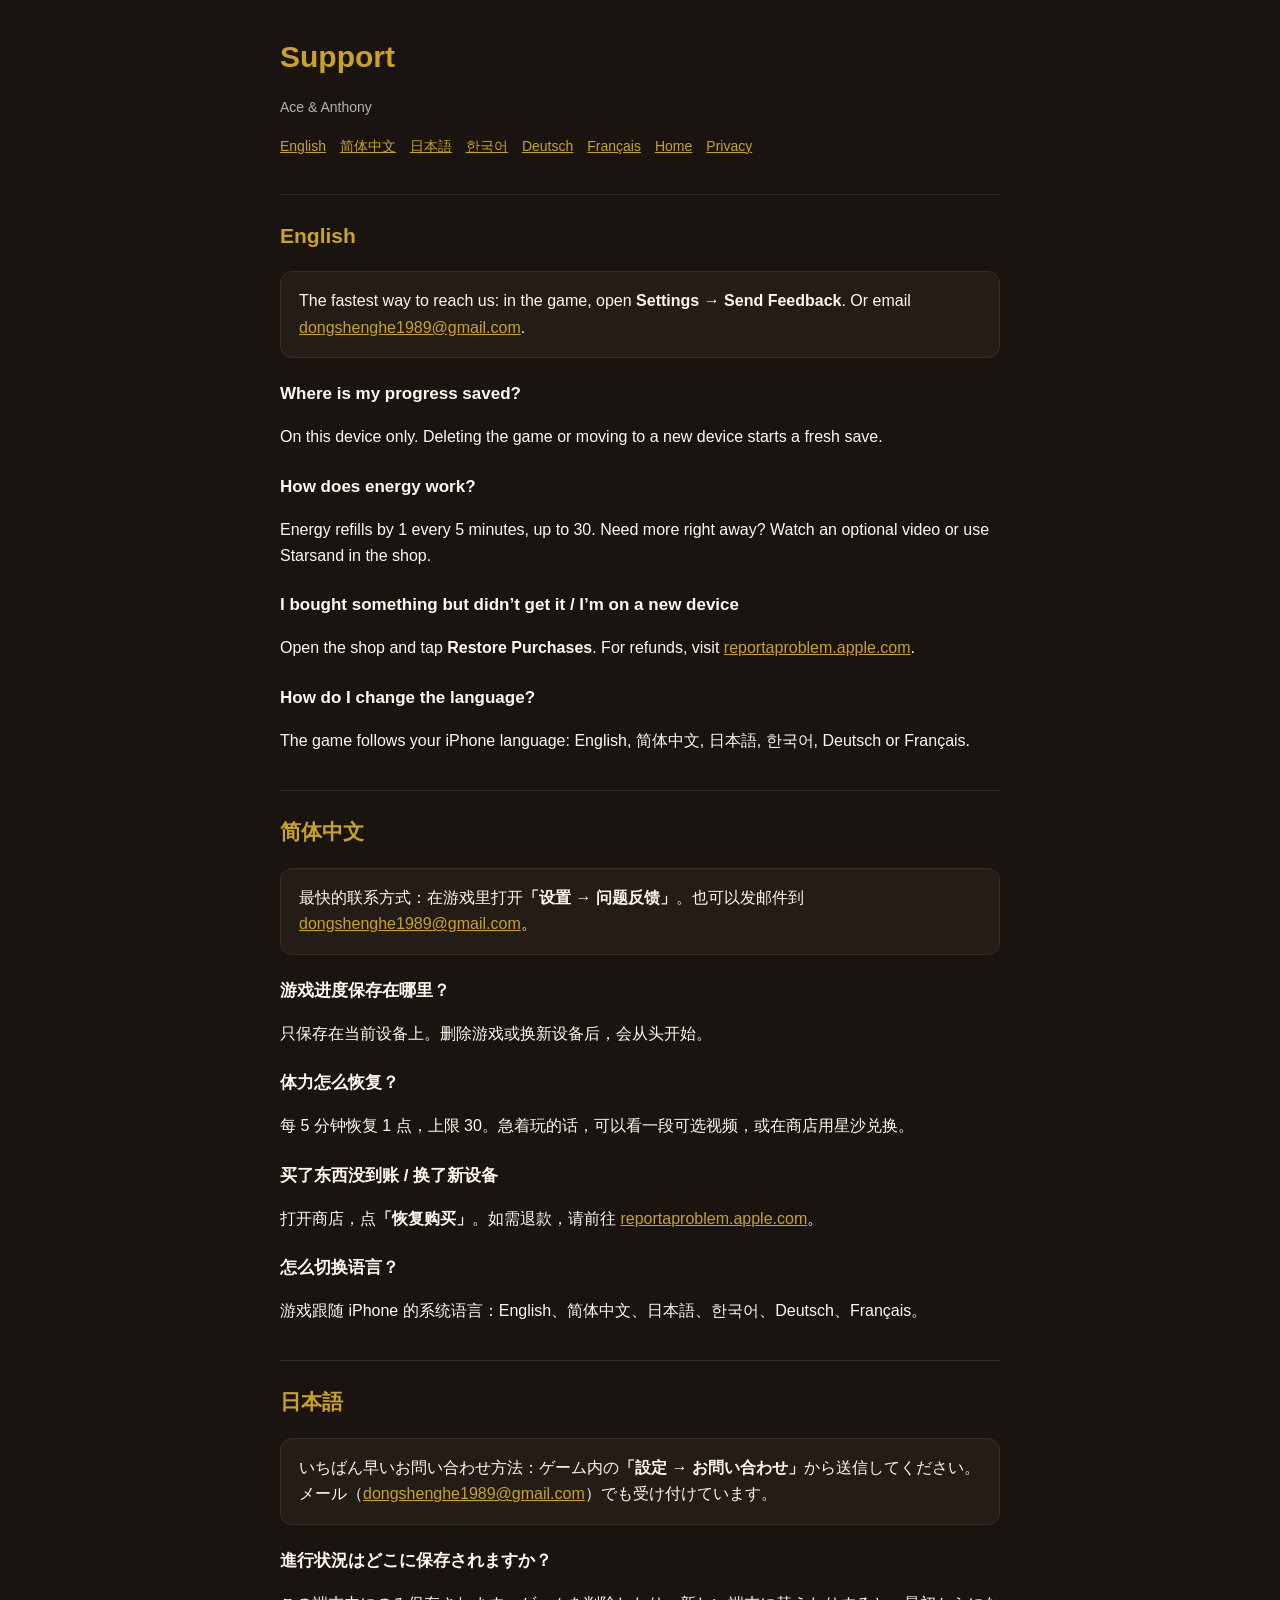
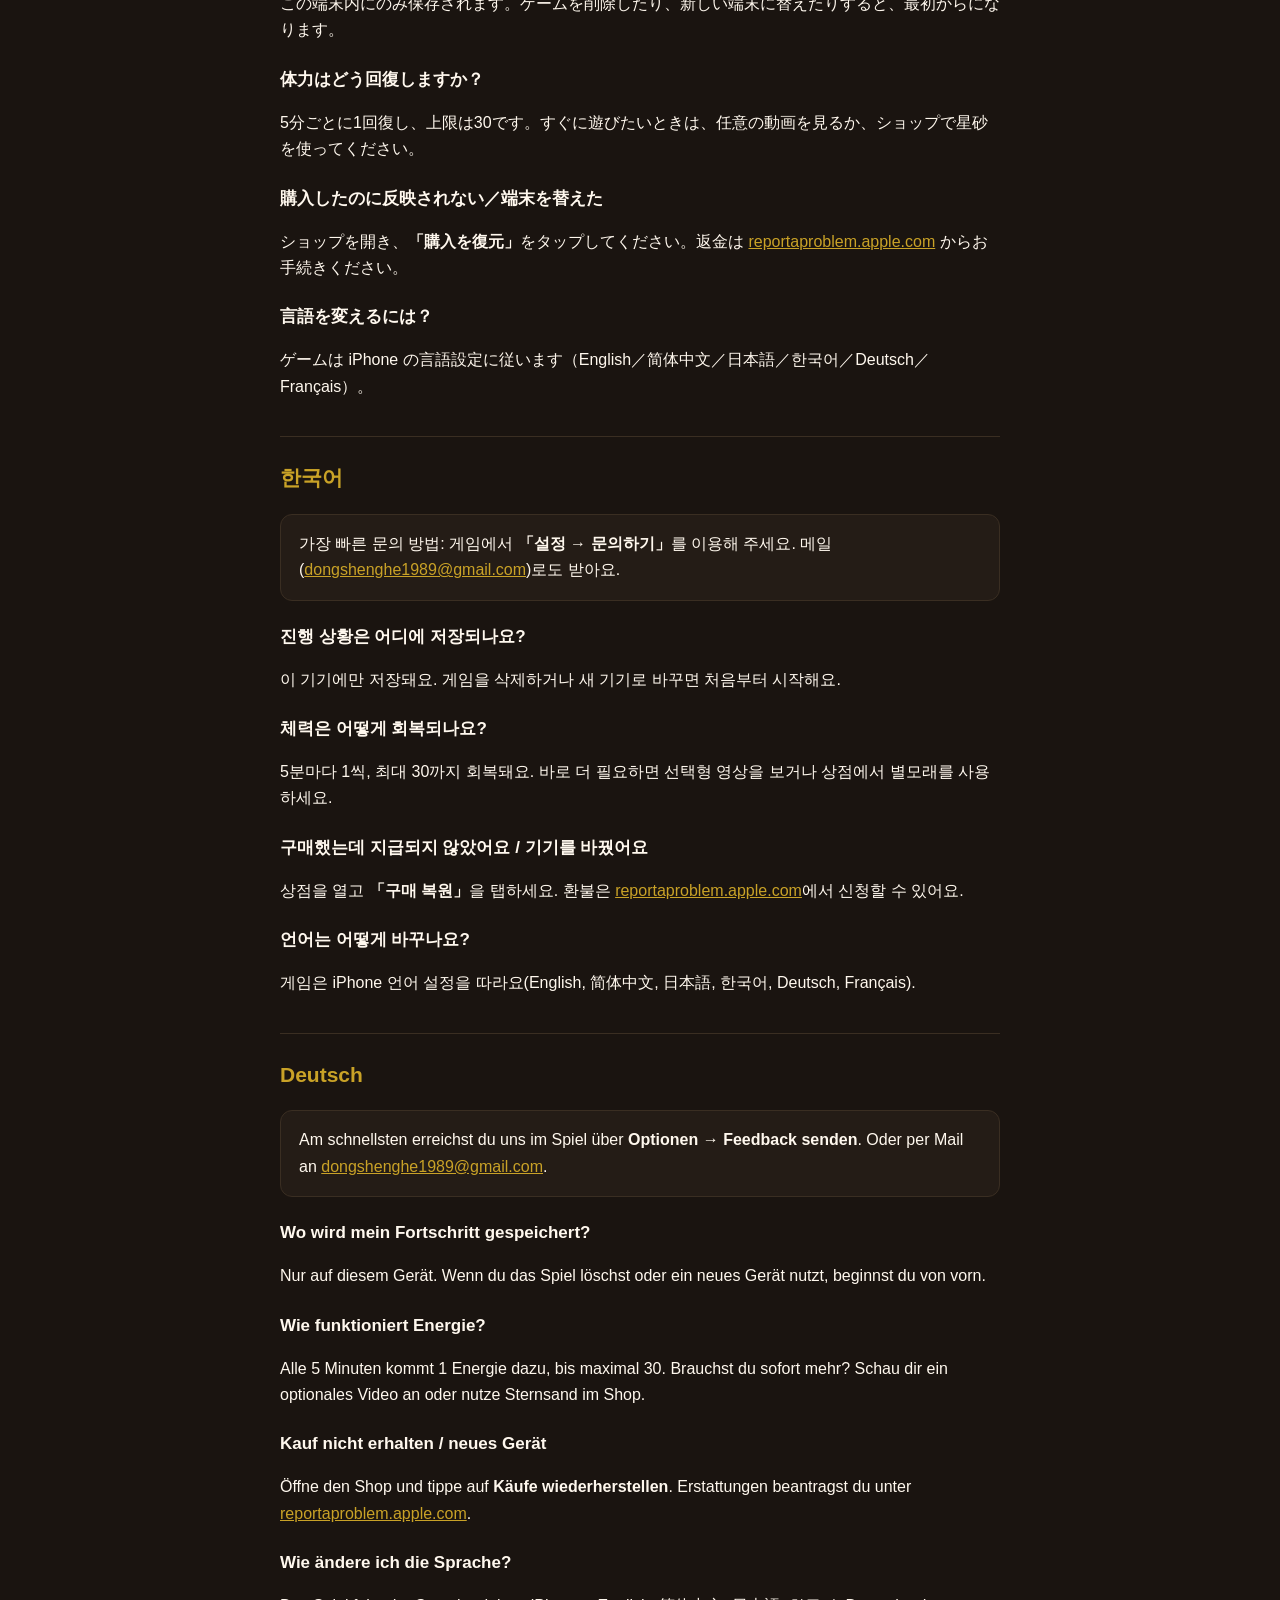
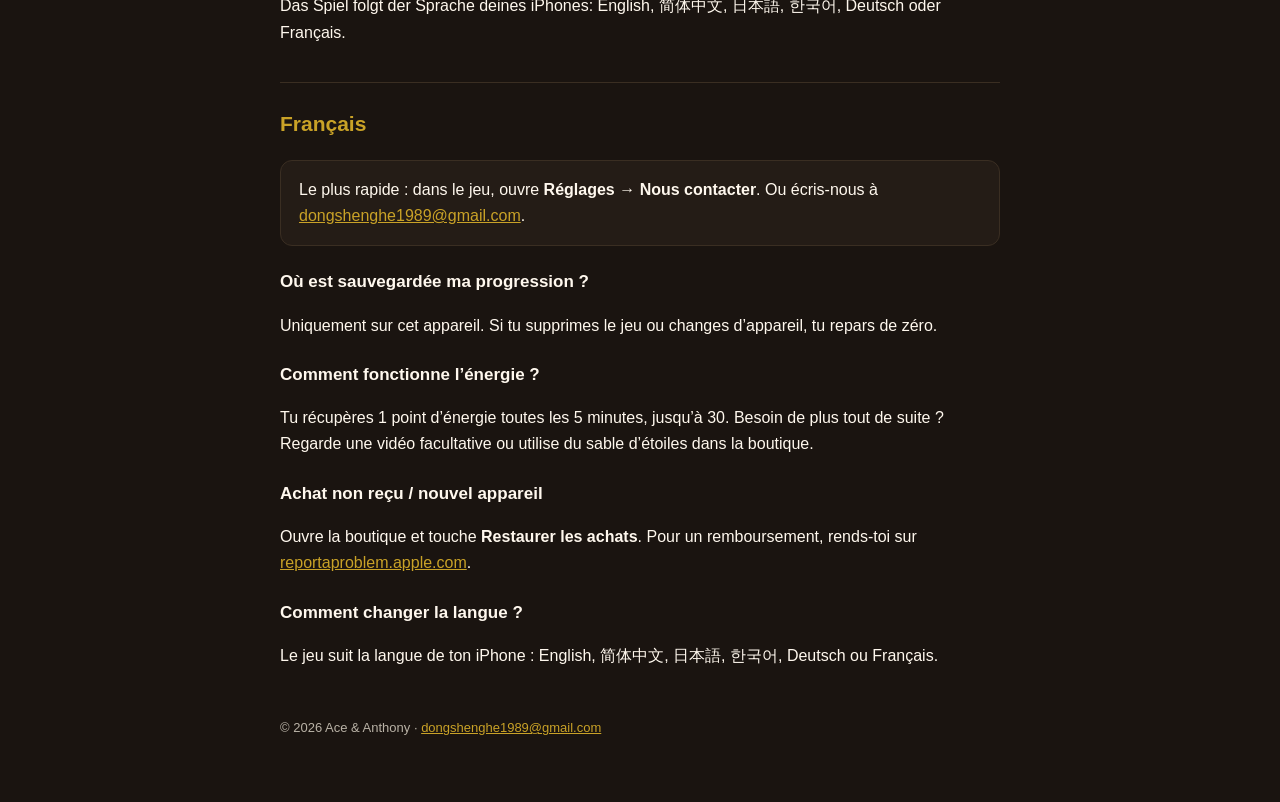
==== support.html @ 80f075ba "Ace & Anthony: privacy policy and support pages Co-authored-by: Cursor <cursoragent@cursor.com>" ====
<!doctype html>
<html lang="en">
<head>
  <meta charset="utf-8">
  <meta name="viewport" content="width=device-width, initial-scale=1">
  <title>Support · Ace &amp; Anthony</title>
  <link rel="stylesheet" href="style.css">
</head>
<body>
<main>
  <h1>Support</h1>
  <p class="muted">Ace &amp; Anthony</p>
  <nav>
    <a href="#en">English</a><a href="#zh">简体中文</a><a href="#ja">日本語</a><a href="#ko">한국어</a><a href="#de">Deutsch</a><a href="#fr">Français</a>
    <a href="index.html">Home</a><a href="privacy.html">Privacy</a>
  </nav>

  <section id="en">
    <h2>English</h2>
    <div class="card">The fastest way to reach us: in the game, open <strong>Settings → Send Feedback</strong>. Or email <a href="mailto:dongshenghe1989@gmail.com">dongshenghe1989@gmail.com</a>.</div>
    <h3>Where is my progress saved?</h3>
    <p>On this device only. Deleting the game or moving to a new device starts a fresh save.</p>
    <h3>How does energy work?</h3>
    <p>Energy refills by 1 every 5 minutes, up to 30. Need more right away? Watch an optional video or use Starsand in the shop.</p>
    <h3>I bought something but didn’t get it / I’m on a new device</h3>
    <p>Open the shop and tap <strong>Restore Purchases</strong>. For refunds, visit <a href="https://reportaproblem.apple.com">reportaproblem.apple.com</a>.</p>
    <h3>How do I change the language?</h3>
    <p>The game follows your iPhone language: English, 简体中文, 日本語, 한국어, Deutsch or Français.</p>
  </section>

  <section id="zh">
    <h2>简体中文</h2>
    <div class="card">最快的联系方式：在游戏里打开<strong>「设置 → 问题反馈」</strong>。也可以发邮件到 <a href="mailto:dongshenghe1989@gmail.com">dongshenghe1989@gmail.com</a>。</div>
    <h3>游戏进度保存在哪里？</h3>
    <p>只保存在当前设备上。删除游戏或换新设备后，会从头开始。</p>
    <h3>体力怎么恢复？</h3>
    <p>每 5 分钟恢复 1 点，上限 30。急着玩的话，可以看一段可选视频，或在商店用星沙兑换。</p>
    <h3>买了东西没到账 / 换了新设备</h3>
    <p>打开商店，点<strong>「恢复购买」</strong>。如需退款，请前往 <a href="https://reportaproblem.apple.com">reportaproblem.apple.com</a>。</p>
    <h3>怎么切换语言？</h3>
    <p>游戏跟随 iPhone 的系统语言：English、简体中文、日本語、한국어、Deutsch、Français。</p>
  </section>

  <section id="ja">
    <h2>日本語</h2>
    <div class="card">いちばん早いお問い合わせ方法：ゲーム内の<strong>「設定 → お問い合わせ」</strong>から送信してください。メール（<a href="mailto:dongshenghe1989@gmail.com">dongshenghe1989@gmail.com</a>）でも受け付けています。</div>
    <h3>進行状況はどこに保存されますか？</h3>
    <p>この端末内にのみ保存されます。ゲームを削除したり、新しい端末に替えたりすると、最初からになります。</p>
    <h3>体力はどう回復しますか？</h3>
    <p>5分ごとに1回復し、上限は30です。すぐに遊びたいときは、任意の動画を見るか、ショップで星砂を使ってください。</p>
    <h3>購入したのに反映されない／端末を替えた</h3>
    <p>ショップを開き、<strong>「購入を復元」</strong>をタップしてください。返金は <a href="https://reportaproblem.apple.com">reportaproblem.apple.com</a> からお手続きください。</p>
    <h3>言語を変えるには？</h3>
    <p>ゲームは iPhone の言語設定に従います（English／简体中文／日本語／한국어／Deutsch／Français）。</p>
  </section>

  <section id="ko">
    <h2>한국어</h2>
    <div class="card">가장 빠른 문의 방법: 게임에서 <strong>「설정 → 문의하기」</strong>를 이용해 주세요. 메일(<a href="mailto:dongshenghe1989@gmail.com">dongshenghe1989@gmail.com</a>)로도 받아요.</div>
    <h3>진행 상황은 어디에 저장되나요?</h3>
    <p>이 기기에만 저장돼요. 게임을 삭제하거나 새 기기로 바꾸면 처음부터 시작해요.</p>
    <h3>체력은 어떻게 회복되나요?</h3>
    <p>5분마다 1씩, 최대 30까지 회복돼요. 바로 더 필요하면 선택형 영상을 보거나 상점에서 별모래를 사용하세요.</p>
    <h3>구매했는데 지급되지 않았어요 / 기기를 바꿨어요</h3>
    <p>상점을 열고 <strong>「구매 복원」</strong>을 탭하세요. 환불은 <a href="https://reportaproblem.apple.com">reportaproblem.apple.com</a>에서 신청할 수 있어요.</p>
    <h3>언어는 어떻게 바꾸나요?</h3>
    <p>게임은 iPhone 언어 설정을 따라요(English, 简体中文, 日本語, 한국어, Deutsch, Français).</p>
  </section>

  <section id="de">
    <h2>Deutsch</h2>
    <div class="card">Am schnellsten erreichst du uns im Spiel über <strong>Optionen → Feedback senden</strong>. Oder per Mail an <a href="mailto:dongshenghe1989@gmail.com">dongshenghe1989@gmail.com</a>.</div>
    <h3>Wo wird mein Fortschritt gespeichert?</h3>
    <p>Nur auf diesem Gerät. Wenn du das Spiel löschst oder ein neues Gerät nutzt, beginnst du von vorn.</p>
    <h3>Wie funktioniert Energie?</h3>
    <p>Alle 5 Minuten kommt 1 Energie dazu, bis maximal 30. Brauchst du sofort mehr? Schau dir ein optionales Video an oder nutze Sternsand im Shop.</p>
    <h3>Kauf nicht erhalten / neues Gerät</h3>
    <p>Öffne den Shop und tippe auf <strong>Käufe wiederherstellen</strong>. Erstattungen beantragst du unter <a href="https://reportaproblem.apple.com">reportaproblem.apple.com</a>.</p>
    <h3>Wie ändere ich die Sprache?</h3>
    <p>Das Spiel folgt der Sprache deines iPhones: English, 简体中文, 日本語, 한국어, Deutsch oder Français.</p>
  </section>

  <section id="fr">
    <h2>Français</h2>
    <div class="card">Le plus rapide&nbsp;: dans le jeu, ouvre <strong>Réglages → Nous contacter</strong>. Ou écris-nous à <a href="mailto:dongshenghe1989@gmail.com">dongshenghe1989@gmail.com</a>.</div>
    <h3>Où est sauvegardée ma progression&nbsp;?</h3>
    <p>Uniquement sur cet appareil. Si tu supprimes le jeu ou changes d’appareil, tu repars de zéro.</p>
    <h3>Comment fonctionne l’énergie&nbsp;?</h3>
    <p>Tu récupères 1 point d’énergie toutes les 5 minutes, jusqu’à 30. Besoin de plus tout de suite&nbsp;? Regarde une vidéo facultative ou utilise du sable d’étoiles dans la boutique.</p>
    <h3>Achat non reçu / nouvel appareil</h3>
    <p>Ouvre la boutique et touche <strong>Restaurer les achats</strong>. Pour un remboursement, rends-toi sur <a href="https://reportaproblem.apple.com">reportaproblem.apple.com</a>.</p>
    <h3>Comment changer la langue&nbsp;?</h3>
    <p>Le jeu suit la langue de ton iPhone&nbsp;: English, 简体中文, 日本語, 한국어, Deutsch ou Français.</p>
  </section>

  <footer>© 2026 Ace &amp; Anthony · <a href="mailto:dongshenghe1989@gmail.com">dongshenghe1989@gmail.com</a></footer>
</main>
</body>
</html>
---- style.css ----
:root {
  --bg: #1a1410;
  --panel: #241c16;
  --gold: #c9a227;
  --text: #fff8ee;
  --muted: #b9b2a6;
}
* { box-sizing: border-box; }
body {
  margin: 0;
  background: var(--bg);
  color: var(--text);
  font: 16px/1.65 -apple-system, BlinkMacSystemFont, "Segoe UI", "Hiragino Sans", "Apple SD Gothic Neo", "PingFang SC", sans-serif;
}
main { max-width: 760px; margin: 0 auto; padding: 32px 20px 64px; }
h1 { color: var(--gold); font-size: 30px; margin: 0 0 4px; }
h2 { color: var(--gold); font-size: 21px; margin: 36px 0 8px; border-top: 1px solid #3a2e22; padding-top: 24px; }
h3 { font-size: 17px; margin: 22px 0 4px; }
p, li { color: var(--text); }
.muted { color: var(--muted); font-size: 14px; }
a { color: var(--gold); }
nav { display: flex; flex-wrap: wrap; gap: 8px 14px; margin: 16px 0 8px; font-size: 14px; }
.card { background: var(--panel); border: 1px solid #3a2e22; border-radius: 12px; padding: 16px 18px; margin: 18px 0; }
footer { margin-top: 48px; color: var(--muted); font-size: 13px; }
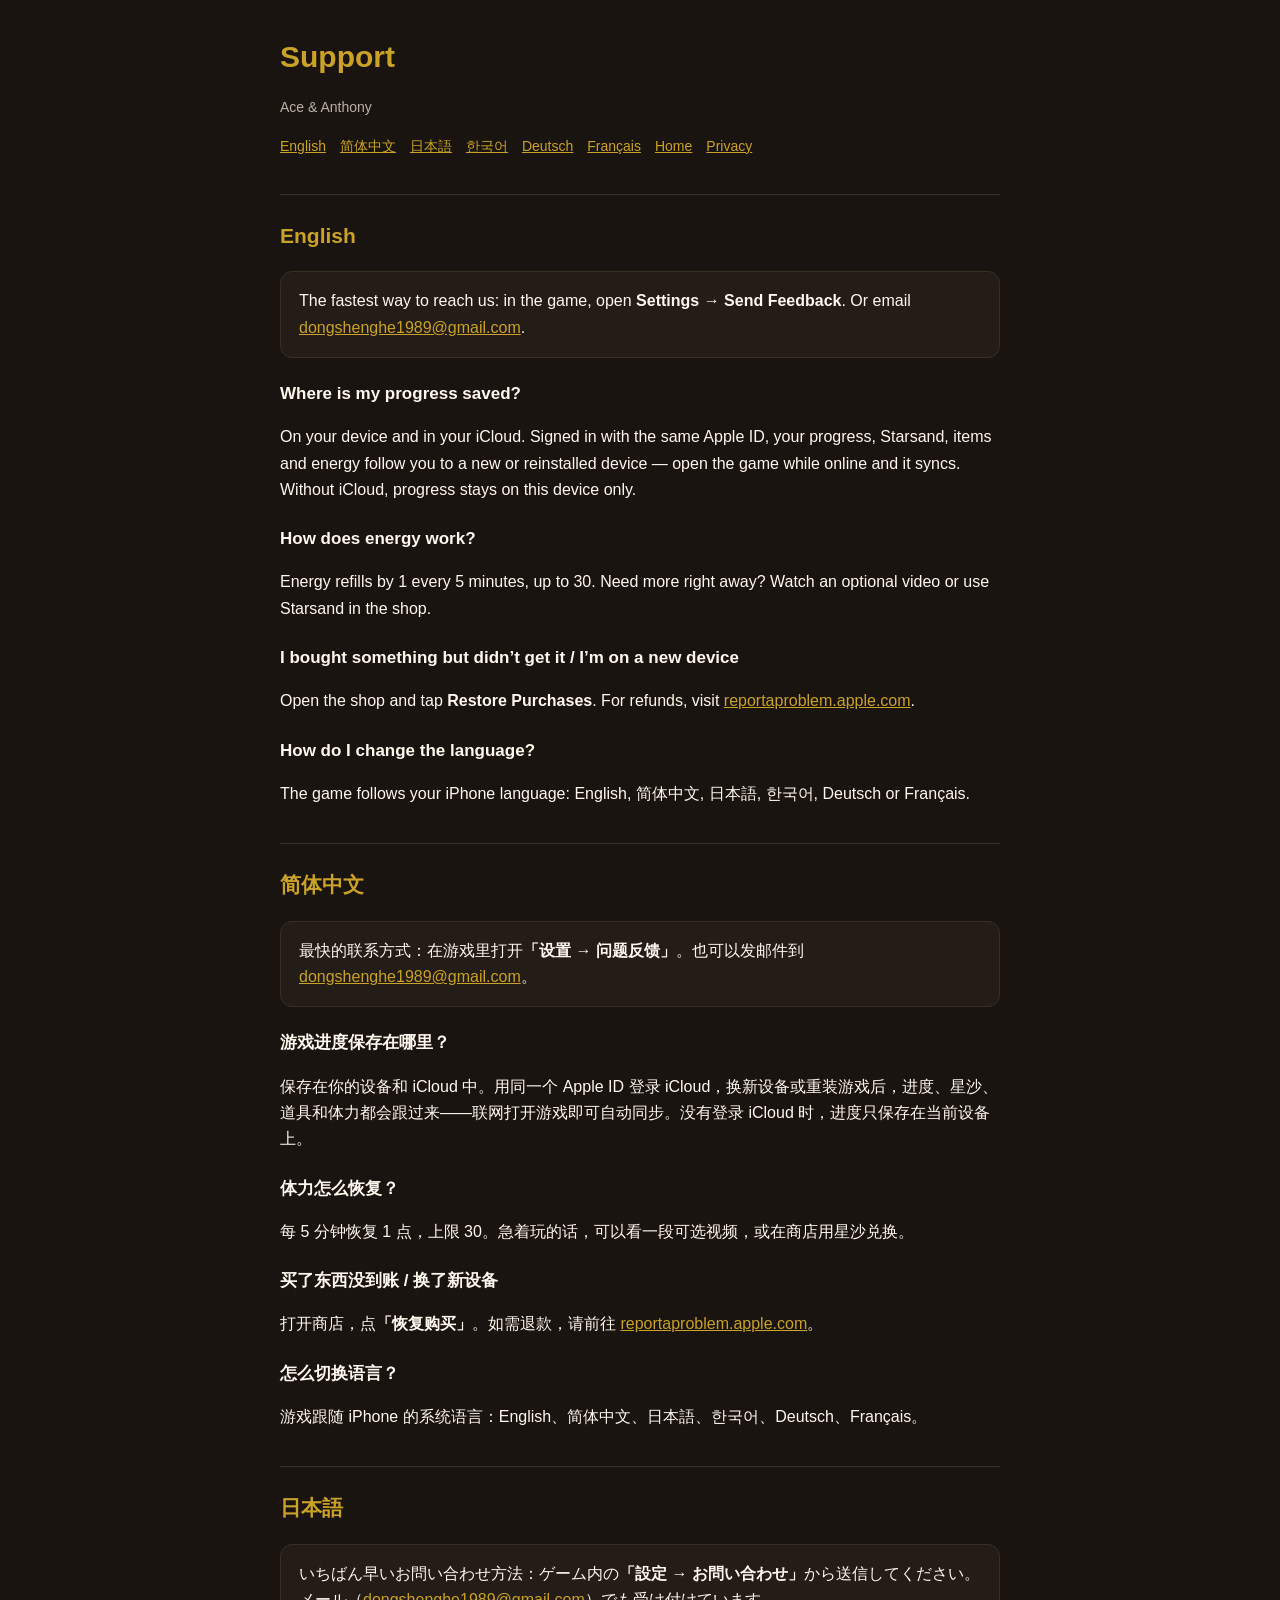
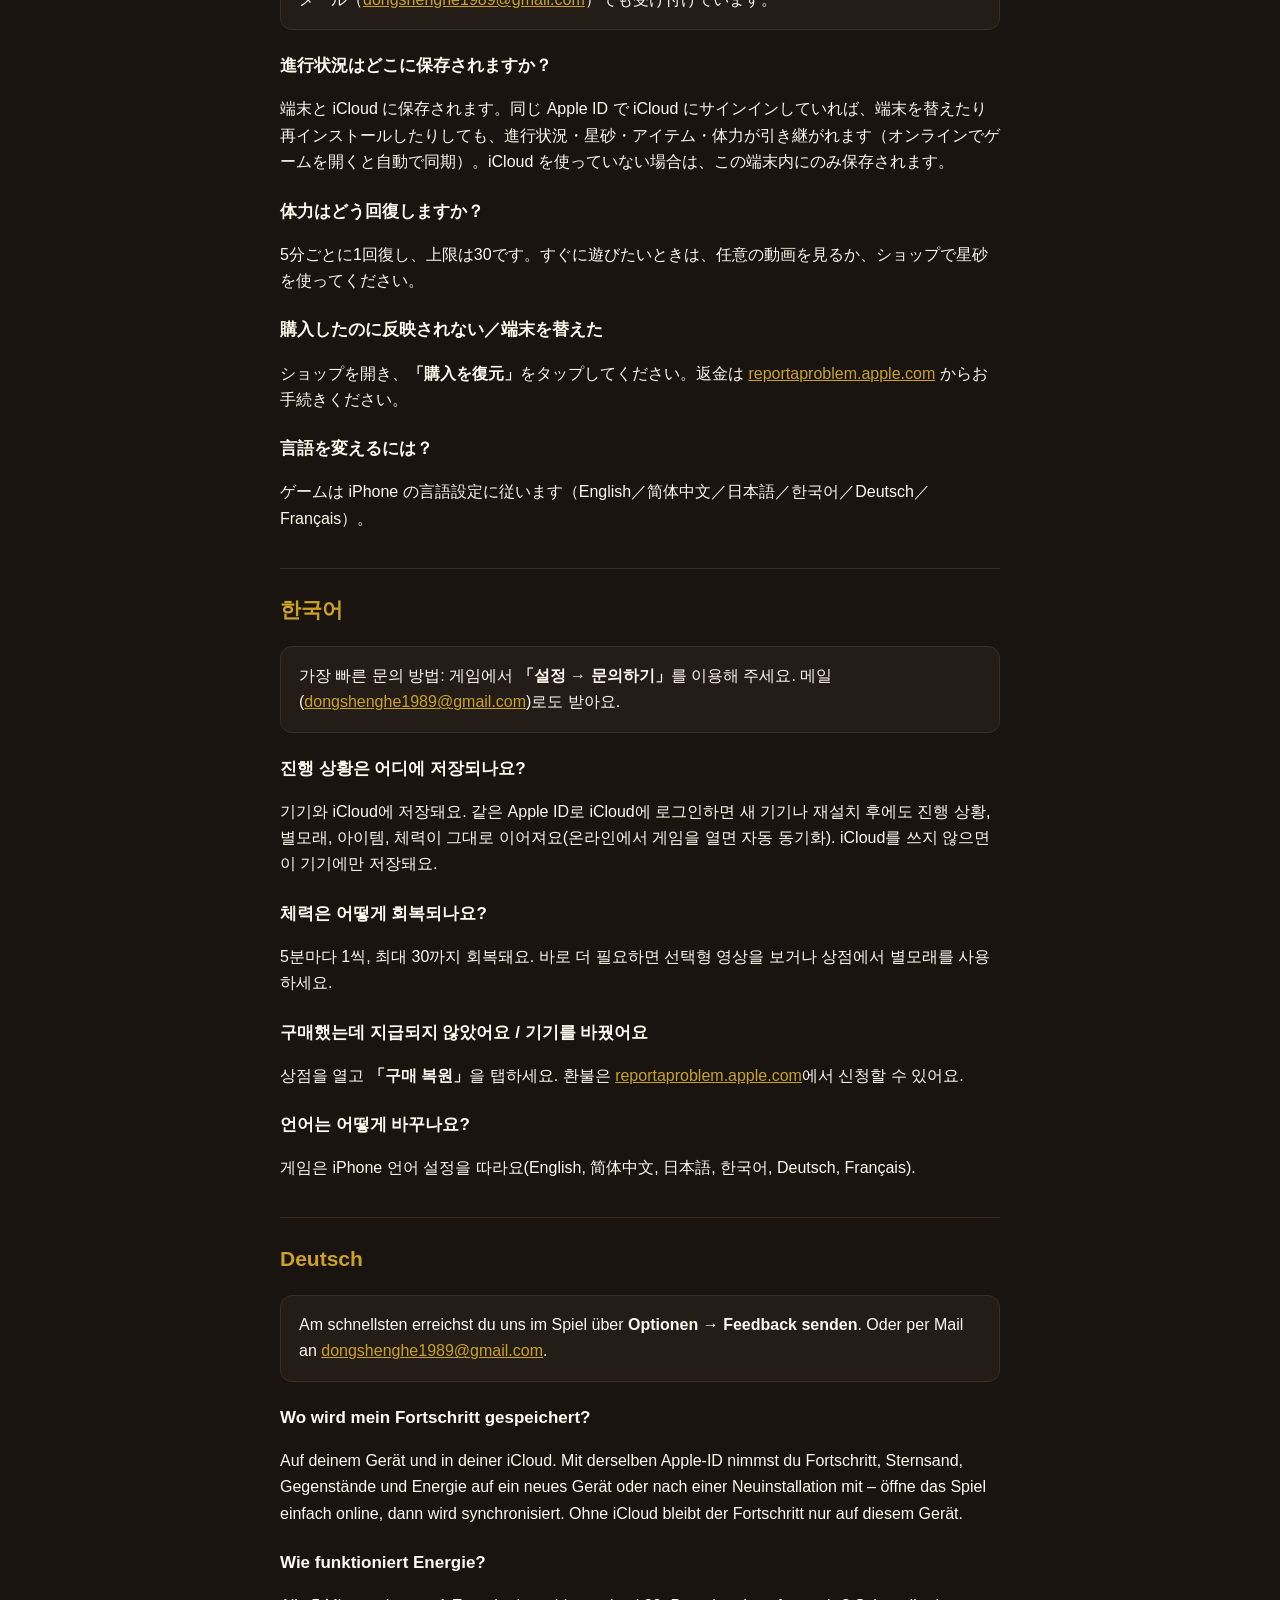
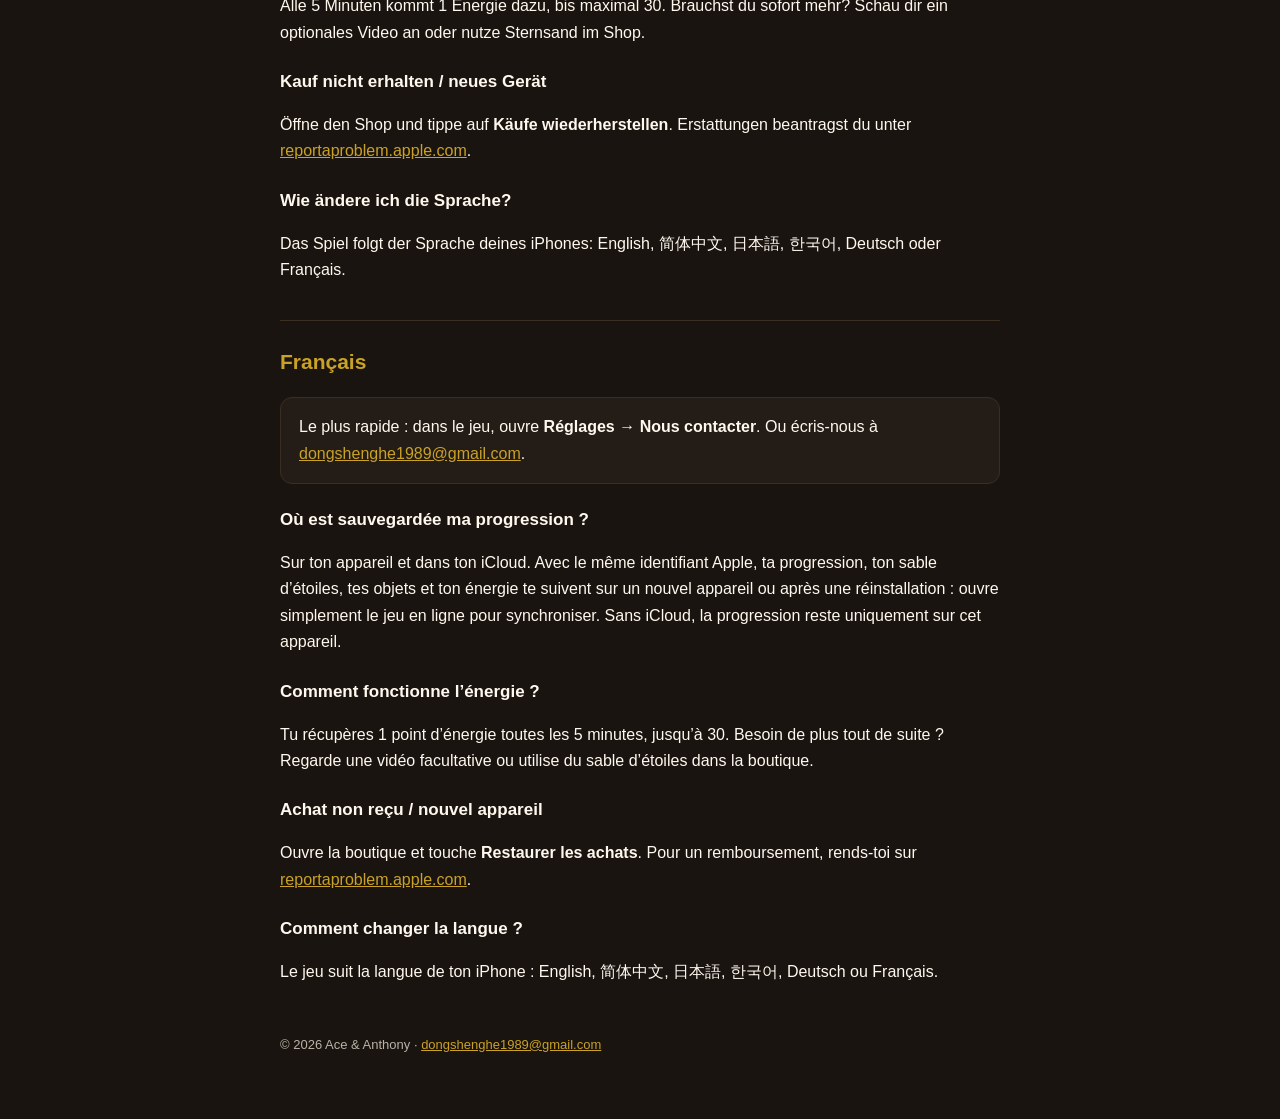
==== commit d0e3db2f: "Update privacy (AdMob rewarded ads, iCloud) and support (iCloud save sync) Co-authored-by: Cursor <c" ====
--- a/support.html
+++ b/support.html
@@ -19,7 +19,7 @@
     <h2>English</h2>
     <div class="card">The fastest way to reach us: in the game, open <strong>Settings → Send Feedback</strong>. Or email <a href="mailto:dongshenghe1989@gmail.com">dongshenghe1989@gmail.com</a>.</div>
     <h3>Where is my progress saved?</h3>
-    <p>On this device only. Deleting the game or moving to a new device starts a fresh save.</p>
+    <p>On your device and in your iCloud. Signed in with the same Apple ID, your progress, Starsand, items and energy follow you to a new or reinstalled device — open the game while online and it syncs. Without iCloud, progress stays on this device only.</p>
     <h3>How does energy work?</h3>
     <p>Energy refills by 1 every 5 minutes, up to 30. Need more right away? Watch an optional video or use Starsand in the shop.</p>
     <h3>I bought something but didn’t get it / I’m on a new device</h3>
@@ -32,7 +32,7 @@
     <h2>简体中文</h2>
     <div class="card">最快的联系方式：在游戏里打开<strong>「设置 → 问题反馈」</strong>。也可以发邮件到 <a href="mailto:dongshenghe1989@gmail.com">dongshenghe1989@gmail.com</a>。</div>
     <h3>游戏进度保存在哪里？</h3>
-    <p>只保存在当前设备上。删除游戏或换新设备后，会从头开始。</p>
+    <p>保存在你的设备和 iCloud 中。用同一个 Apple ID 登录 iCloud，换新设备或重装游戏后，进度、星沙、道具和体力都会跟过来——联网打开游戏即可自动同步。没有登录 iCloud 时，进度只保存在当前设备上。</p>
     <h3>体力怎么恢复？</h3>
     <p>每 5 分钟恢复 1 点，上限 30。急着玩的话，可以看一段可选视频，或在商店用星沙兑换。</p>
     <h3>买了东西没到账 / 换了新设备</h3>
@@ -45,7 +45,7 @@
     <h2>日本語</h2>
     <div class="card">いちばん早いお問い合わせ方法：ゲーム内の<strong>「設定 → お問い合わせ」</strong>から送信してください。メール（<a href="mailto:dongshenghe1989@gmail.com">dongshenghe1989@gmail.com</a>）でも受け付けています。</div>
     <h3>進行状況はどこに保存されますか？</h3>
-    <p>この端末内にのみ保存されます。ゲームを削除したり、新しい端末に替えたりすると、最初からになります。</p>
+    <p>端末と iCloud に保存されます。同じ Apple ID で iCloud にサインインしていれば、端末を替えたり再インストールしたりしても、進行状況・星砂・アイテム・体力が引き継がれます（オンラインでゲームを開くと自動で同期）。iCloud を使っていない場合は、この端末内にのみ保存されます。</p>
     <h3>体力はどう回復しますか？</h3>
     <p>5分ごとに1回復し、上限は30です。すぐに遊びたいときは、任意の動画を見るか、ショップで星砂を使ってください。</p>
     <h3>購入したのに反映されない／端末を替えた</h3>
@@ -58,7 +58,7 @@
     <h2>한국어</h2>
     <div class="card">가장 빠른 문의 방법: 게임에서 <strong>「설정 → 문의하기」</strong>를 이용해 주세요. 메일(<a href="mailto:dongshenghe1989@gmail.com">dongshenghe1989@gmail.com</a>)로도 받아요.</div>
     <h3>진행 상황은 어디에 저장되나요?</h3>
-    <p>이 기기에만 저장돼요. 게임을 삭제하거나 새 기기로 바꾸면 처음부터 시작해요.</p>
+    <p>기기와 iCloud에 저장돼요. 같은 Apple ID로 iCloud에 로그인하면 새 기기나 재설치 후에도 진행 상황, 별모래, 아이템, 체력이 그대로 이어져요(온라인에서 게임을 열면 자동 동기화). iCloud를 쓰지 않으면 이 기기에만 저장돼요.</p>
     <h3>체력은 어떻게 회복되나요?</h3>
     <p>5분마다 1씩, 최대 30까지 회복돼요. 바로 더 필요하면 선택형 영상을 보거나 상점에서 별모래를 사용하세요.</p>
     <h3>구매했는데 지급되지 않았어요 / 기기를 바꿨어요</h3>
@@ -71,7 +71,7 @@
     <h2>Deutsch</h2>
     <div class="card">Am schnellsten erreichst du uns im Spiel über <strong>Optionen → Feedback senden</strong>. Oder per Mail an <a href="mailto:dongshenghe1989@gmail.com">dongshenghe1989@gmail.com</a>.</div>
     <h3>Wo wird mein Fortschritt gespeichert?</h3>
-    <p>Nur auf diesem Gerät. Wenn du das Spiel löschst oder ein neues Gerät nutzt, beginnst du von vorn.</p>
+    <p>Auf deinem Gerät und in deiner iCloud. Mit derselben Apple-ID nimmst du Fortschritt, Sternsand, Gegenstände und Energie auf ein neues Gerät oder nach einer Neuinstallation mit – öffne das Spiel einfach online, dann wird synchronisiert. Ohne iCloud bleibt der Fortschritt nur auf diesem Gerät.</p>
     <h3>Wie funktioniert Energie?</h3>
     <p>Alle 5 Minuten kommt 1 Energie dazu, bis maximal 30. Brauchst du sofort mehr? Schau dir ein optionales Video an oder nutze Sternsand im Shop.</p>
     <h3>Kauf nicht erhalten / neues Gerät</h3>
@@ -84,7 +84,7 @@
     <h2>Français</h2>
     <div class="card">Le plus rapide&nbsp;: dans le jeu, ouvre <strong>Réglages → Nous contacter</strong>. Ou écris-nous à <a href="mailto:dongshenghe1989@gmail.com">dongshenghe1989@gmail.com</a>.</div>
     <h3>Où est sauvegardée ma progression&nbsp;?</h3>
-    <p>Uniquement sur cet appareil. Si tu supprimes le jeu ou changes d’appareil, tu repars de zéro.</p>
+    <p>Sur ton appareil et dans ton iCloud. Avec le même identifiant Apple, ta progression, ton sable d’étoiles, tes objets et ton énergie te suivent sur un nouvel appareil ou après une réinstallation&nbsp;: ouvre simplement le jeu en ligne pour synchroniser. Sans iCloud, la progression reste uniquement sur cet appareil.</p>
     <h3>Comment fonctionne l’énergie&nbsp;?</h3>
     <p>Tu récupères 1 point d’énergie toutes les 5 minutes, jusqu’à 30. Besoin de plus tout de suite&nbsp;? Regarde une vidéo facultative ou utilise du sable d’étoiles dans la boutique.</p>
     <h3>Achat non reçu / nouvel appareil</h3>
